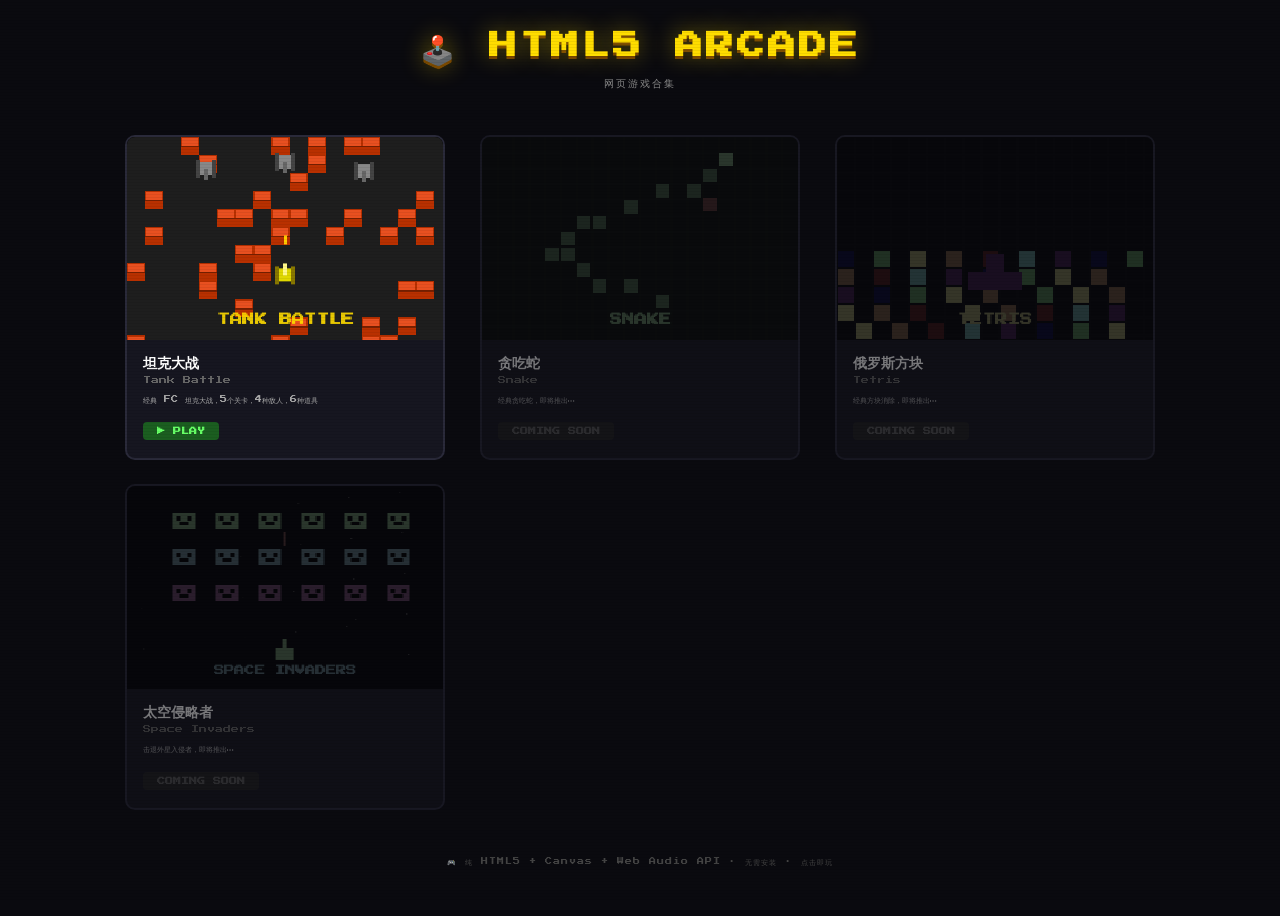
==== index.html @ fe20a465 "feat: add arcade homepage with animated game previews" ====
<!DOCTYPE html>
<html lang="zh-CN">
<head>
  <meta charset="UTF-8">
  <meta name="viewport" content="width=device-width, initial-scale=1.0">
  <title>🕹️ HTML5 Arcade | 网页游戏合集</title>
  <link rel="preconnect" href="https://fonts.googleapis.com">
  <link href="https://fonts.googleapis.com/css2?family=Press+Start+2P&display=swap" rel="stylesheet">
  <link rel="stylesheet" href="css/style.css">
</head>
<body>
  <div id="arcade">
    <!-- Header -->
    <header id="header">
      <h1 class="title">🕹️ HTML5 ARCADE</h1>
      <p class="subtitle">网页游戏合集</p>
    </header>

    <!-- Game grid -->
    <main id="games">
      <!-- Tank Battle -->
      <a href="tank-battle/index.html" class="card" id="card-tank">
        <canvas id="preview-tank" width="280" height="180"></canvas>
        <div class="card-info">
          <h2>坦克大战</h2>
          <p class="card-en">Tank Battle</p>
          <p class="card-desc">经典 FC 坦克大战，5个关卡，4种敌人，6种道具</p>
          <span class="tag play">▶ PLAY</span>
        </div>
      </a>

      <!-- Snake (placeholder) -->
      <div class="card coming-soon">
        <canvas id="preview-snake" width="280" height="180"></canvas>
        <div class="card-info">
          <h2>贪吃蛇</h2>
          <p class="card-en">Snake</p>
          <p class="card-desc">经典贪吃蛇，即将推出…</p>
          <span class="tag soon">COMING SOON</span>
        </div>
      </div>

      <!-- Tetris (placeholder) -->
      <div class="card coming-soon">
        <canvas id="preview-tetris" width="280" height="180"></canvas>
        <div class="card-info">
          <h2>俄罗斯方块</h2>
          <p class="card-en">Tetris</p>
          <p class="card-desc">经典方块消除，即将推出…</p>
          <span class="tag soon">COMING SOON</span>
        </div>
      </div>

      <!-- Space Invaders (placeholder) -->
      <div class="card coming-soon">
        <canvas id="preview-invaders" width="280" height="180"></canvas>
        <div class="card-info">
          <h2>太空侵略者</h2>
          <p class="card-en">Space Invaders</p>
          <p class="card-desc">击退外星入侵者，即将推出…</p>
          <span class="tag soon">COMING SOON</span>
        </div>
      </div>
    </main>

    <footer id="footer">
      <p>🎮 纯 HTML5 + Canvas + Web Audio API · 无需安装 · 点击即玩</p>
    </footer>
  </div>

  <script src="js/home.js"></script>
</body>
</html>
---- css/style.css ----
/* ── Reset ─────────────────────────────────────────────────────────────────── */
* { margin: 0; padding: 0; box-sizing: border-box; }

body {
  background: #0a0a0f;
  color: #eee;
  font-family: 'Press Start 2P', monospace;
  min-height: 100vh;
  overflow-x: hidden;
}

/* ── Arcade container ──────────────────────────────────────────────────────── */
#arcade {
  max-width: 1080px;
  margin: 0 auto;
  padding: 32px 20px 48px;
}

/* ── Header ────────────────────────────────────────────────────────────────── */
#header {
  text-align: center;
  margin-bottom: 44px;
}

#header .title {
  font-size: 28px;
  color: #ffdd00;
  text-shadow: 0 0 24px rgba(255,220,0,0.45), 0 3px 0 #6a3800;
  letter-spacing: 3px;
  margin-bottom: 10px;
}

#header .subtitle {
  font-size: 10px;
  color: #888;
  letter-spacing: 2px;
}

/* ── Game grid ─────────────────────────────────────────────────────────────── */
#games {
  display: grid;
  grid-template-columns: repeat(auto-fill, minmax(280px, 1fr));
  gap: 24px;
  justify-items: center;
}

/* ── Card ──────────────────────────────────────────────────────────────────── */
.card {
  display: block;
  width: 100%;
  max-width: 320px;
  background: #161620;
  border: 2px solid #2a2a3a;
  border-radius: 10px;
  overflow: hidden;
  cursor: pointer;
  transition: transform 0.22s, border-color 0.22s, box-shadow 0.22s;
  text-decoration: none;
  color: inherit;
}

.card:hover {
  transform: translateY(-6px) scale(1.02);
  border-color: #ffdd00;
  box-shadow: 0 8px 36px rgba(255,220,0,0.18), 0 0 0 1px #ffdd00;
}

.card canvas {
  display: block;
  width: 100%;
  height: auto;
  background: #000;
  image-rendering: pixelated;
  image-rendering: crisp-edges;
}

.card-info {
  padding: 14px 16px 18px;
}

.card-info h2 {
  font-size: 14px;
  color: #fff;
  margin-bottom: 3px;
}

.card-en {
  font-size: 8px;
  color: #666;
  margin-bottom: 10px;
}

.card-desc {
  font-size: 7px;
  color: #aaa;
  line-height: 1.6;
  margin-bottom: 14px;
}

.tag {
  display: inline-block;
  font-size: 8px;
  padding: 5px 14px;
  border-radius: 4px;
  font-weight: bold;
}

.tag.play {
  background: #1b5e20;
  color: #66ff66;
  animation: pulse 1.4s ease-in-out infinite;
}

.tag.soon {
  background: #222;
  color: #555;
}

/* coming-soon: grey out */
.card.coming-soon {
  opacity: 0.45;
  cursor: default;
  pointer-events: none;
}
.card.coming-soon canvas {
  filter: grayscale(0.7) brightness(0.5);
}

/* ── Footer ────────────────────────────────────────────────────────────────── */
#footer {
  text-align: center;
  margin-top: 48px;
  font-size: 7px;
  color: #444;
  letter-spacing: 1px;
}

/* ── Animations ────────────────────────────────────────────────────────────── */
@keyframes pulse {
  0%, 100% { opacity: 1; }
  50%      { opacity: 0.5; }
}

/* ── Scanline overlay (subtle CRT feel) ────────────────────────────────────── */
body::after {
  content: '';
  position: fixed;
  inset: 0;
  background: repeating-linear-gradient(
    0deg,
    rgba(0,0,0,0.06) 0px,
    rgba(0,0,0,0.06) 1px,
    transparent 1px,
    transparent 3px
  );
  pointer-events: none;
  z-index: 9999;
}
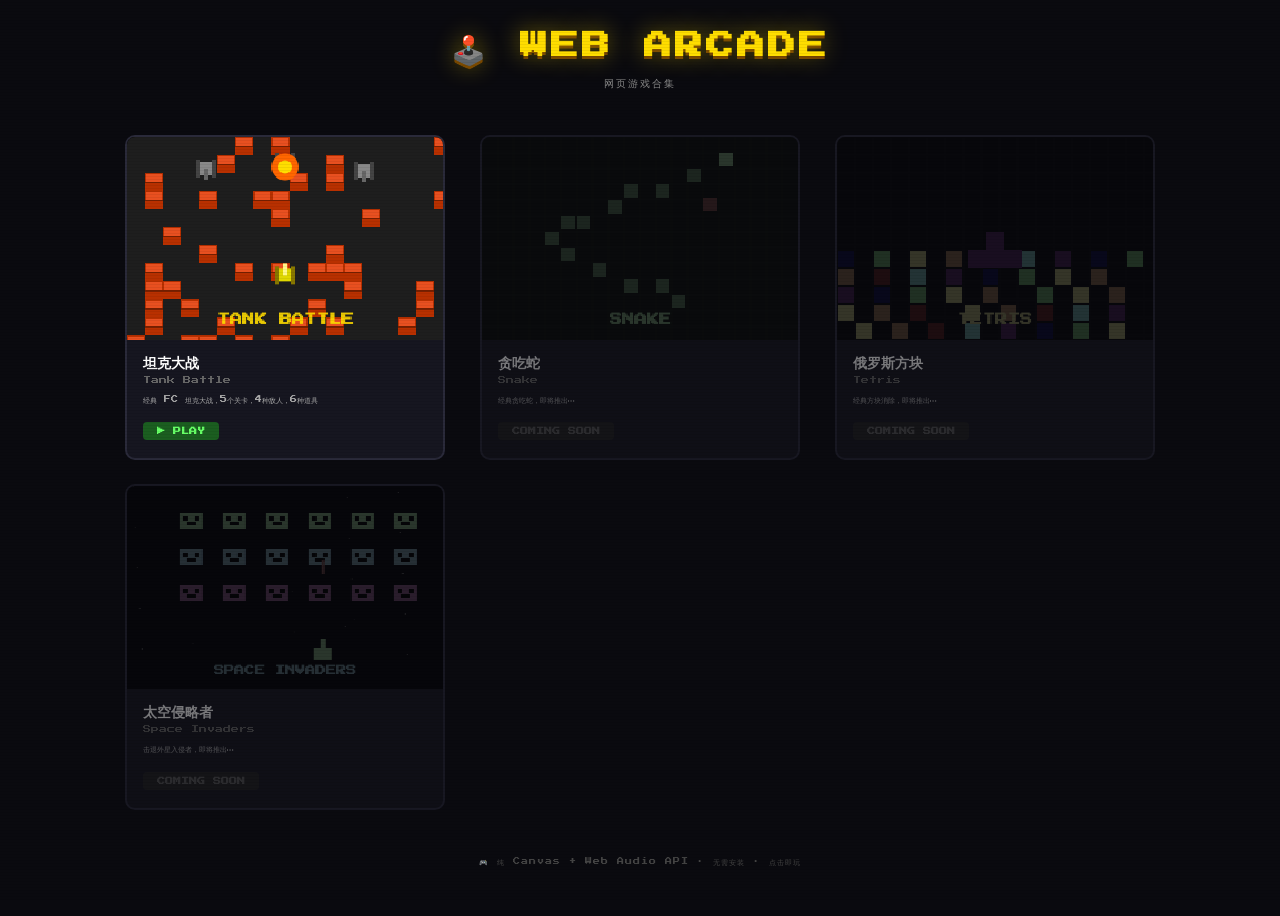
==== commit a3fb2be4: "refactor: rebrand from HTML5 Arcade to Web Arcade" ====
--- a/index.html
+++ b/index.html
@@ -3,7 +3,7 @@
 <head>
   <meta charset="UTF-8">
   <meta name="viewport" content="width=device-width, initial-scale=1.0">
-  <title>🕹️ HTML5 Arcade | 网页游戏合集</title>
+  <title>🕹️ Web Arcade | 网页游戏合集</title>
   <link rel="preconnect" href="https://fonts.googleapis.com">
   <link href="https://fonts.googleapis.com/css2?family=Press+Start+2P&display=swap" rel="stylesheet">
   <link rel="stylesheet" href="css/style.css">
@@ -12,7 +12,7 @@
   <div id="arcade">
     <!-- Header -->
     <header id="header">
-      <h1 class="title">🕹️ HTML5 ARCADE</h1>
+      <h1 class="title">🕹️ WEB ARCADE</h1>
       <p class="subtitle">网页游戏合集</p>
     </header>
 
@@ -64,7 +64,7 @@
     </main>
 
     <footer id="footer">
-      <p>🎮 纯 HTML5 + Canvas + Web Audio API · 无需安装 · 点击即玩</p>
+      <p>🎮 纯 Canvas + Web Audio API · 无需安装 · 点击即玩</p>
     </footer>
   </div>
 
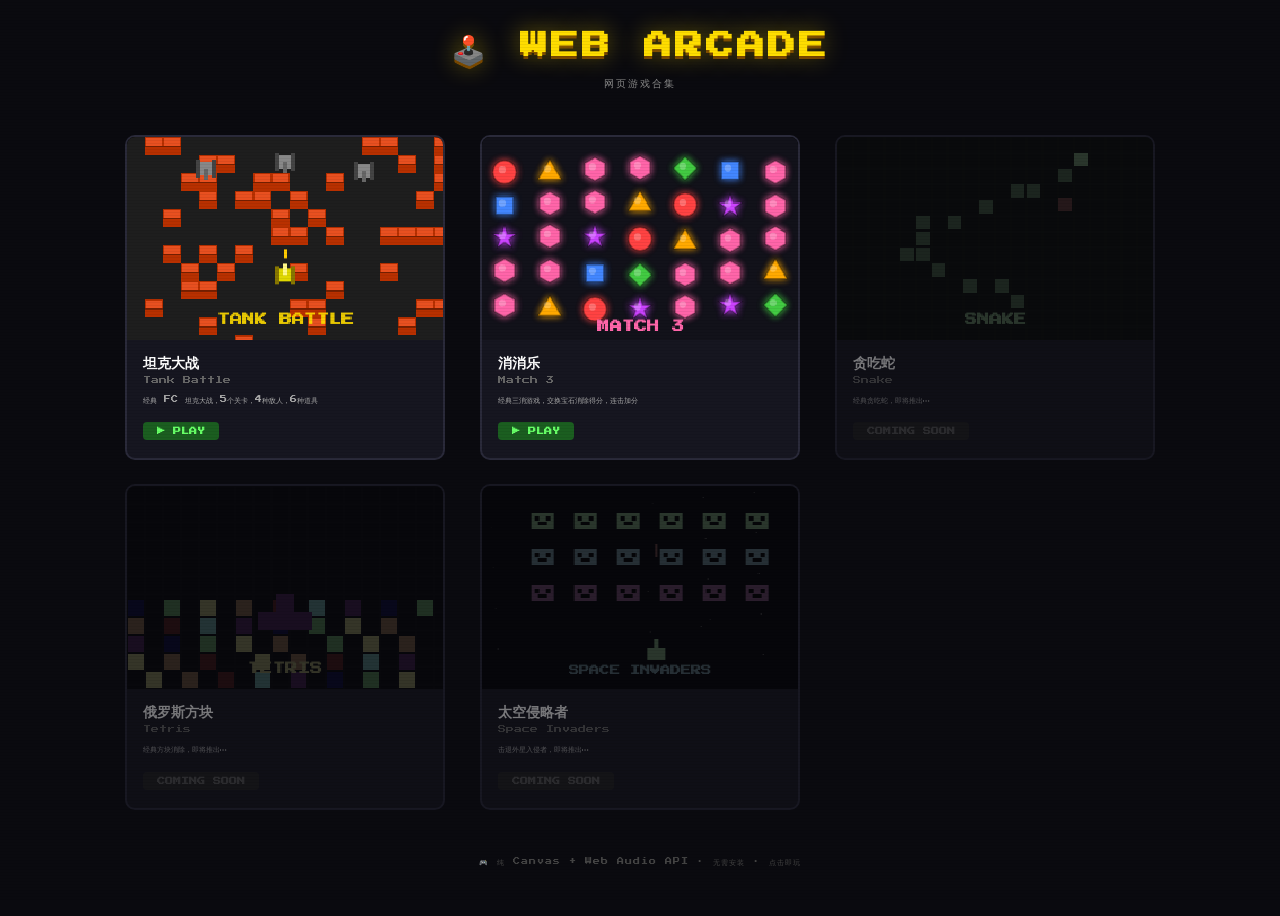
==== commit 3183944d: "feat: add match-3 game (消消乐)" ====
--- a/index.html
+++ b/index.html
@@ -25,6 +25,17 @@
           <h2>坦克大战</h2>
           <p class="card-en">Tank Battle</p>
           <p class="card-desc">经典 FC 坦克大战，5个关卡，4种敌人，6种道具</p>
+          <span class="tag play">▶ PLAY</span>
+        </div>
+      </a>
+
+      <!-- Match 3 -->
+      <a href="match3/index.html" class="card" id="card-match3">
+        <canvas id="preview-match3" width="280" height="180"></canvas>
+        <div class="card-info">
+          <h2>消消乐</h2>
+          <p class="card-en">Match 3</p>
+          <p class="card-desc">经典三消游戏，交换宝石消除得分，连击加分</p>
           <span class="tag play">▶ PLAY</span>
         </div>
       </a>
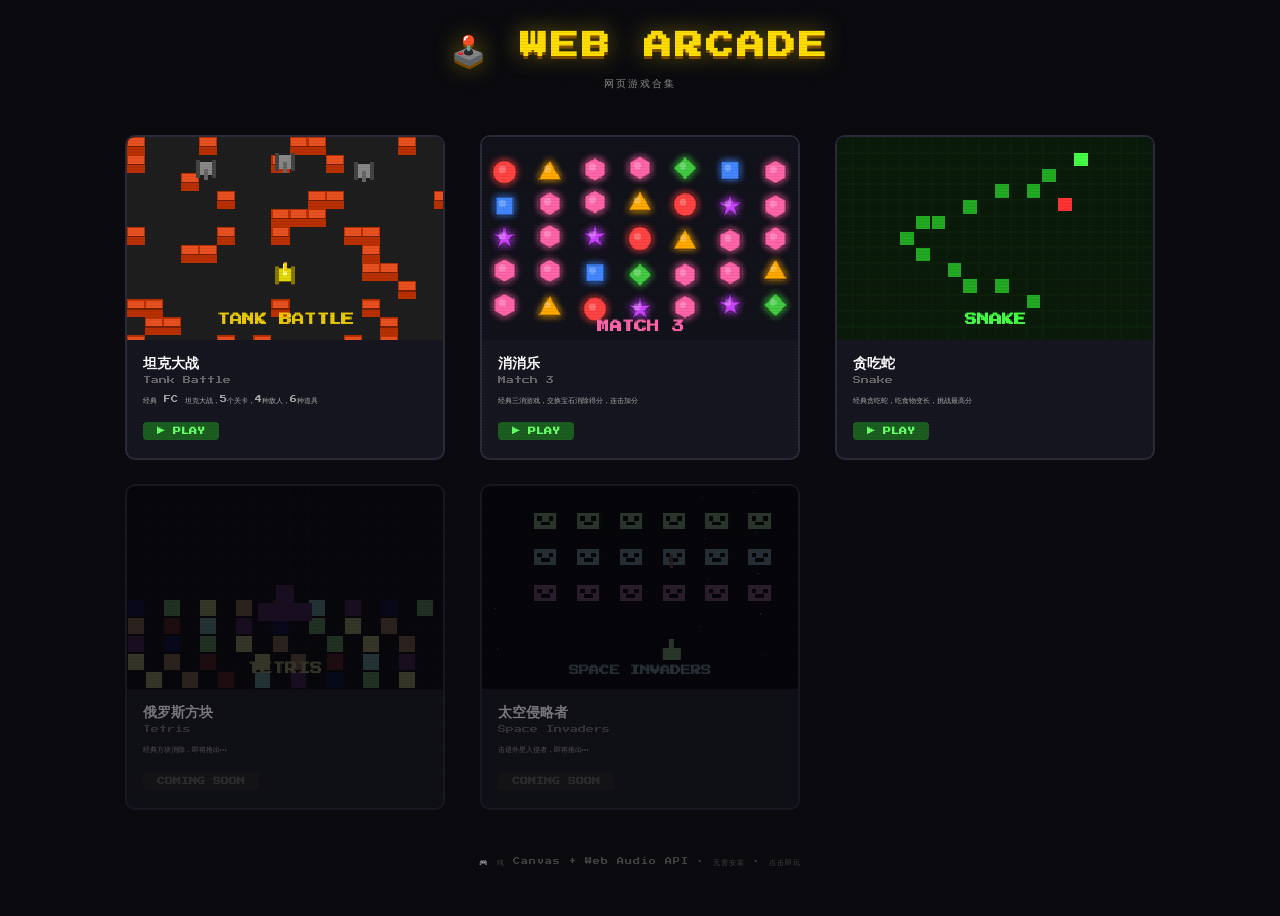
==== commit 45df4285: "feat: add snake game (贪吃蛇)" ====
--- a/index.html
+++ b/index.html
@@ -40,16 +40,16 @@
         </div>
       </a>
 
-      <!-- Snake (placeholder) -->
-      <div class="card coming-soon">
+      <!-- Snake -->
+      <a href="snake/index.html" class="card" id="card-snake">
         <canvas id="preview-snake" width="280" height="180"></canvas>
         <div class="card-info">
           <h2>贪吃蛇</h2>
           <p class="card-en">Snake</p>
-          <p class="card-desc">经典贪吃蛇，即将推出…</p>
-          <span class="tag soon">COMING SOON</span>
+          <p class="card-desc">经典贪吃蛇，吃食物变长，挑战最高分</p>
+          <span class="tag play">▶ PLAY</span>
         </div>
-      </div>
+      </a>
 
       <!-- Tetris (placeholder) -->
       <div class="card coming-soon">
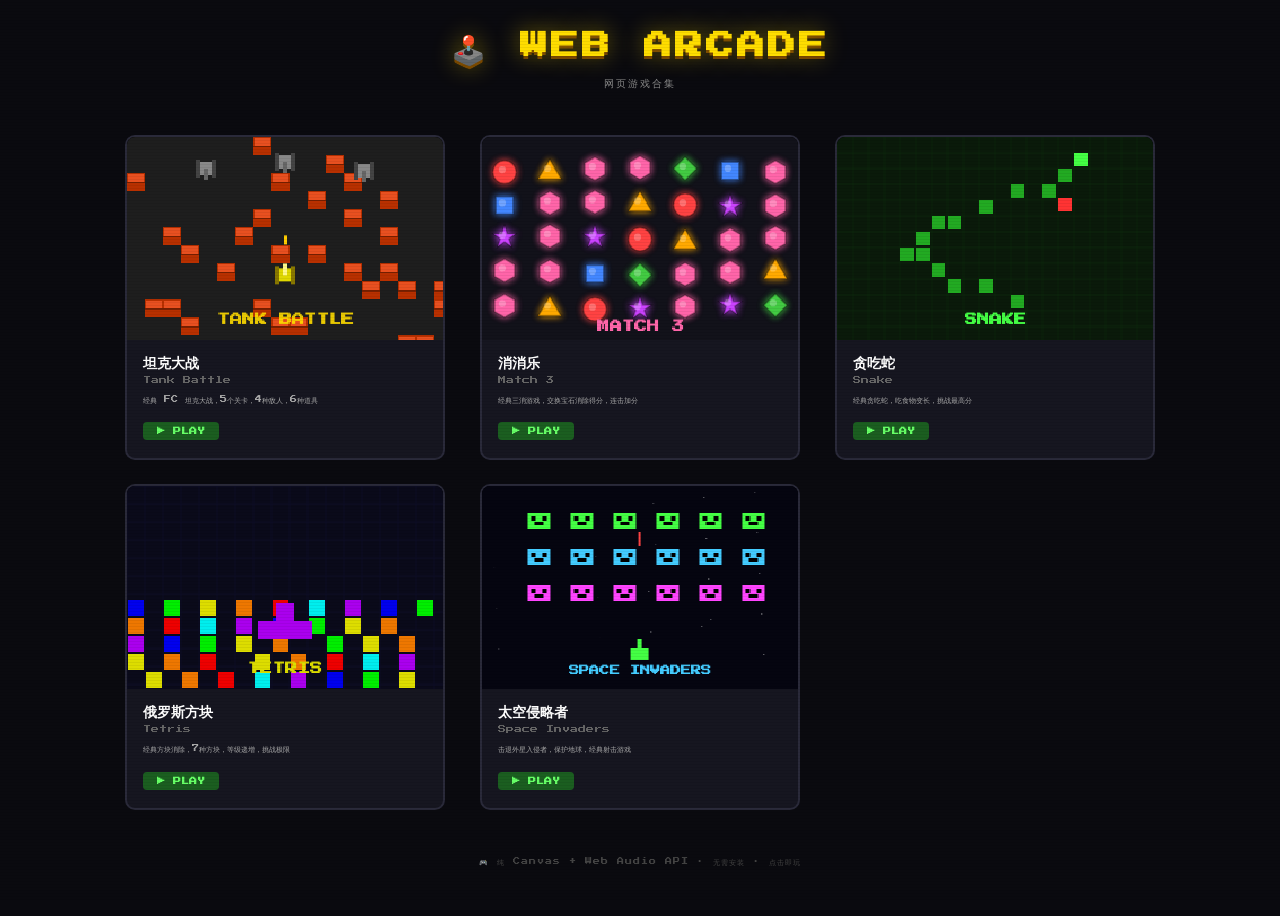
==== commit 4d9f18ed: "feat: add Tetris and Space Invaders games - Add complete Tetris game with SRS rotation, wall kicks, " ====
--- a/index.html
+++ b/index.html
@@ -51,27 +51,27 @@
         </div>
       </a>
 
-      <!-- Tetris (placeholder) -->
-      <div class="card coming-soon">
+      <!-- Tetris -->
+      <a href="tetris/index.html" class="card" id="card-tetris">
         <canvas id="preview-tetris" width="280" height="180"></canvas>
         <div class="card-info">
           <h2>俄罗斯方块</h2>
           <p class="card-en">Tetris</p>
-          <p class="card-desc">经典方块消除，即将推出…</p>
-          <span class="tag soon">COMING SOON</span>
+          <p class="card-desc">经典方块消除，7种方块，等级递增，挑战极限</p>
+          <span class="tag play">▶ PLAY</span>
         </div>
-      </div>
+      </a>
 
-      <!-- Space Invaders (placeholder) -->
-      <div class="card coming-soon">
+      <!-- Space Invaders -->
+      <a href="invaders/index.html" class="card" id="card-invaders">
         <canvas id="preview-invaders" width="280" height="180"></canvas>
         <div class="card-info">
           <h2>太空侵略者</h2>
           <p class="card-en">Space Invaders</p>
-          <p class="card-desc">击退外星入侵者，即将推出…</p>
-          <span class="tag soon">COMING SOON</span>
+          <p class="card-desc">击退外星入侵者，保护地球，经典射击游戏</p>
+          <span class="tag play">▶ PLAY</span>
         </div>
-      </div>
+      </a>
     </main>
 
     <footer id="footer">
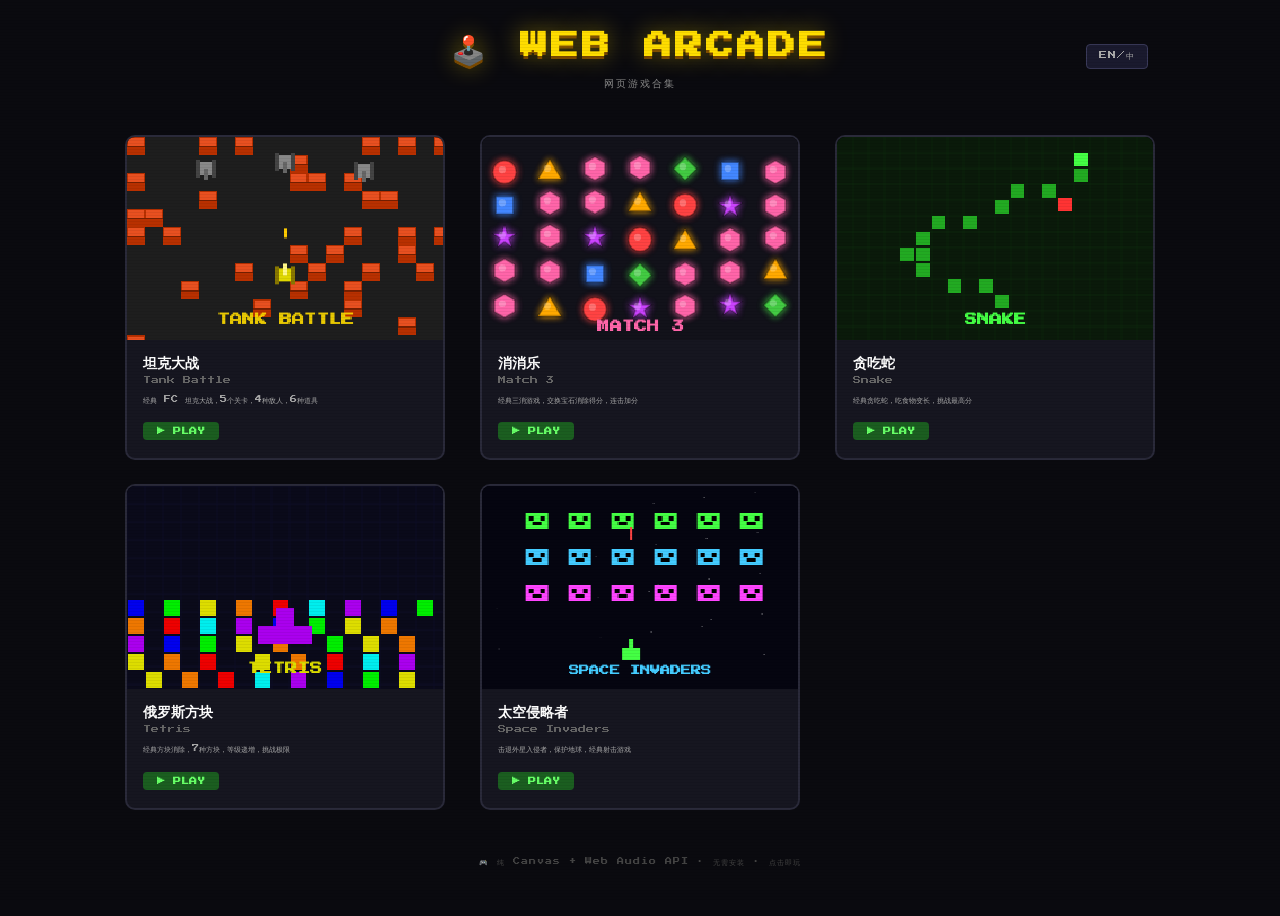
==== commit 06ccda4a: "feat: add Chinese/English language toggle - Add language toggle button in header (default: Chinese) " ====
--- a/index.html
+++ b/index.html
@@ -13,7 +13,8 @@
     <!-- Header -->
     <header id="header">
       <h1 class="title">🕹️ WEB ARCADE</h1>
-      <p class="subtitle">网页游戏合集</p>
+      <p class="subtitle" data-zh="网页游戏合集" data-en="Web Game Collection">网页游戏合集</p>
+      <button id="langToggle" title="切换语言">中/EN</button>
     </header>
 
     <!-- Game grid -->
@@ -22,9 +23,9 @@
       <a href="tank-battle/index.html" class="card" id="card-tank">
         <canvas id="preview-tank" width="280" height="180"></canvas>
         <div class="card-info">
-          <h2>坦克大战</h2>
+          <h2 data-zh="坦克大战" data-en="Tank Battle">坦克大战</h2>
           <p class="card-en">Tank Battle</p>
-          <p class="card-desc">经典 FC 坦克大战，5个关卡，4种敌人，6种道具</p>
+          <p class="card-desc" data-zh="经典 FC 坦克大战，5个关卡，4种敌人，6种道具" data-en="Classic FC Tank Battle · 5 levels · 4 enemy types · 6 power-ups">经典 FC 坦克大战，5个关卡，4种敌人，6种道具</p>
           <span class="tag play">▶ PLAY</span>
         </div>
       </a>
@@ -33,9 +34,9 @@
       <a href="match3/index.html" class="card" id="card-match3">
         <canvas id="preview-match3" width="280" height="180"></canvas>
         <div class="card-info">
-          <h2>消消乐</h2>
+          <h2 data-zh="消消乐" data-en="Match 3">消消乐</h2>
           <p class="card-en">Match 3</p>
-          <p class="card-desc">经典三消游戏，交换宝石消除得分，连击加分</p>
+          <p class="card-desc" data-zh="经典三消游戏，交换宝石消除得分，连击加分" data-en="Classic match-3 · swap gems to score · combo bonus">经典三消游戏，交换宝石消除得分，连击加分</p>
           <span class="tag play">▶ PLAY</span>
         </div>
       </a>
@@ -44,9 +45,9 @@
       <a href="snake/index.html" class="card" id="card-snake">
         <canvas id="preview-snake" width="280" height="180"></canvas>
         <div class="card-info">
-          <h2>贪吃蛇</h2>
+          <h2 data-zh="贪吃蛇" data-en="Snake">贪吃蛇</h2>
           <p class="card-en">Snake</p>
-          <p class="card-desc">经典贪吃蛇，吃食物变长，挑战最高分</p>
+          <p class="card-desc" data-zh="经典贪吃蛇，吃食物变长，挑战最高分" data-en="Classic Snake · eat food to grow · beat the high score">经典贪吃蛇，吃食物变长，挑战最高分</p>
           <span class="tag play">▶ PLAY</span>
         </div>
       </a>
@@ -55,9 +56,9 @@
       <a href="tetris/index.html" class="card" id="card-tetris">
         <canvas id="preview-tetris" width="280" height="180"></canvas>
         <div class="card-info">
-          <h2>俄罗斯方块</h2>
+          <h2 data-zh="俄罗斯方块" data-en="Tetris">俄罗斯方块</h2>
           <p class="card-en">Tetris</p>
-          <p class="card-desc">经典方块消除，7种方块，等级递增，挑战极限</p>
+          <p class="card-desc" data-zh="经典方块消除，7种方块，等级递增，挑战极限" data-en="Classic block puzzle · 7 tetrominoes · level progression · push your limits">经典方块消除，7种方块，等级递增，挑战极限</p>
           <span class="tag play">▶ PLAY</span>
         </div>
       </a>
@@ -66,16 +67,16 @@
       <a href="invaders/index.html" class="card" id="card-invaders">
         <canvas id="preview-invaders" width="280" height="180"></canvas>
         <div class="card-info">
-          <h2>太空侵略者</h2>
+          <h2 data-zh="太空侵略者" data-en="Space Invaders">太空侵略者</h2>
           <p class="card-en">Space Invaders</p>
-          <p class="card-desc">击退外星入侵者，保护地球，经典射击游戏</p>
+          <p class="card-desc" data-zh="击退外星入侵者，保护地球，经典射击游戏" data-en="Defend Earth from alien invaders · classic arcade shooter">击退外星入侵者，保护地球，经典射击游戏</p>
           <span class="tag play">▶ PLAY</span>
         </div>
       </a>
     </main>
 
     <footer id="footer">
-      <p>🎮 纯 Canvas + Web Audio API · 无需安装 · 点击即玩</p>
+      <p data-zh="🎮 纯 Canvas + Web Audio API · 无需安装 · 点击即玩" data-en="🎮 Pure Canvas + Web Audio API · No Install · Click to Play">🎮 纯 Canvas + Web Audio API · 无需安装 · 点击即玩</p>
     </footer>
   </div>
 
--- a/css/style.css
+++ b/css/style.css
@@ -20,6 +20,7 @@
 #header {
   text-align: center;
   margin-bottom: 44px;
+  position: relative;
 }
 
 #header .title {
@@ -34,6 +35,27 @@
   font-size: 10px;
   color: #888;
   letter-spacing: 2px;
+}
+
+#langToggle {
+  position: absolute;
+  top: 12px;
+  right: 12px;
+  font-family: 'Press Start 2P', monospace;
+  font-size: 8px;
+  padding: 6px 12px;
+  background: #1a1a2e;
+  color: #aaa;
+  border: 1px solid #3a3a5a;
+  border-radius: 4px;
+  cursor: pointer;
+  transition: color 0.2s, border-color 0.2s;
+  letter-spacing: 1px;
+}
+
+#langToggle:hover {
+  color: #ffdd00;
+  border-color: #ffdd00;
 }
 
 /* ── Game grid ─────────────────────────────────────────────────────────────── */
@@ -88,6 +110,10 @@
   font-size: 8px;
   color: #666;
   margin-bottom: 10px;
+}
+
+html[lang="en"] .card-en {
+  display: none;
 }
 
 .card-desc {
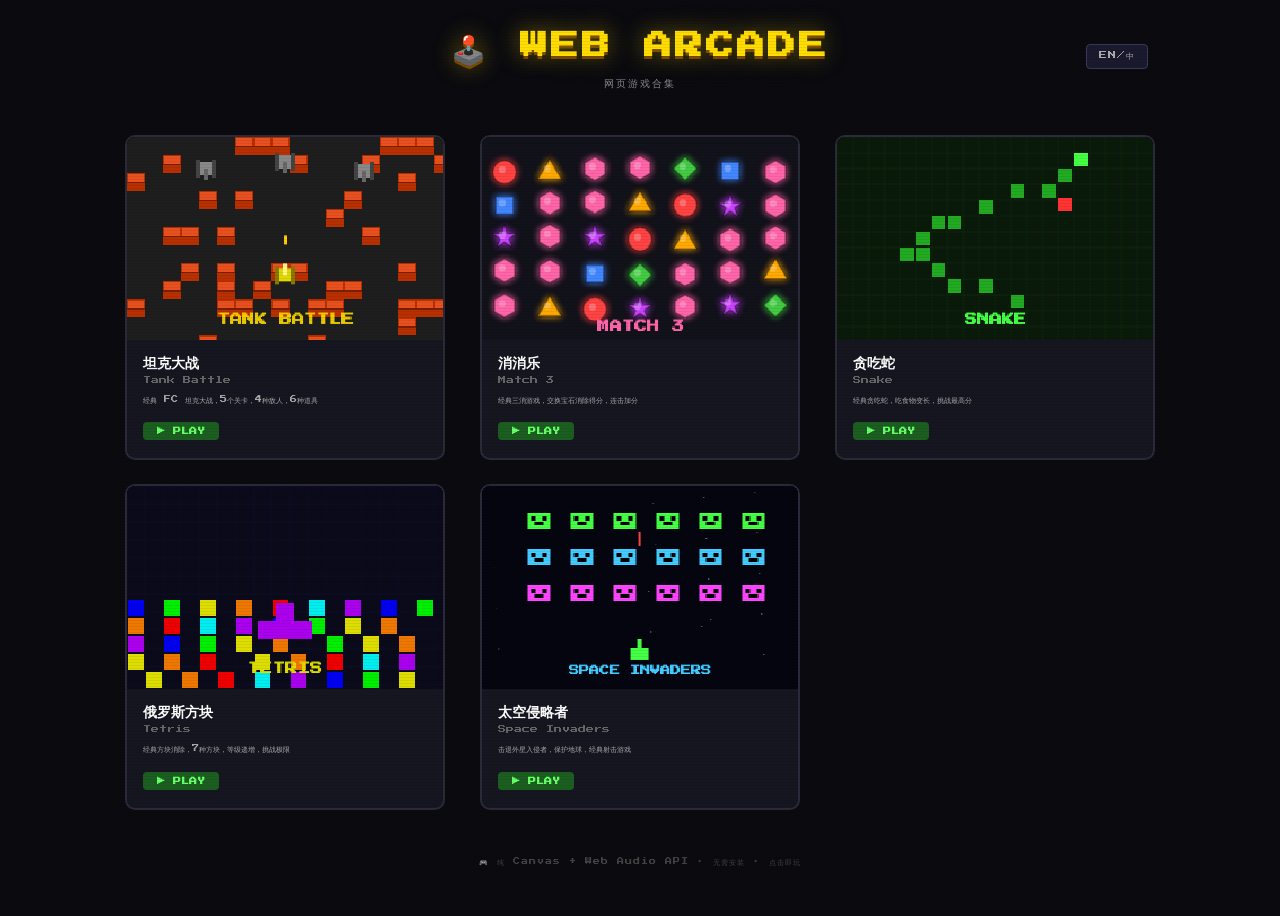
==== commit 546a194e: "feat: add Google AdSense script" ====
--- a/index.html
+++ b/index.html
@@ -7,6 +7,7 @@
   <link rel="preconnect" href="https://fonts.googleapis.com">
   <link href="https://fonts.googleapis.com/css2?family=Press+Start+2P&display=swap" rel="stylesheet">
   <link rel="stylesheet" href="css/style.css">
+  <script async src="https://pagead2.googlesyndication.com/pagead/js/adsbygoogle.js?client=ca-pub-6329205502545792" crossorigin="anonymous"></script>
 </head>
 <body>
   <div id="arcade">
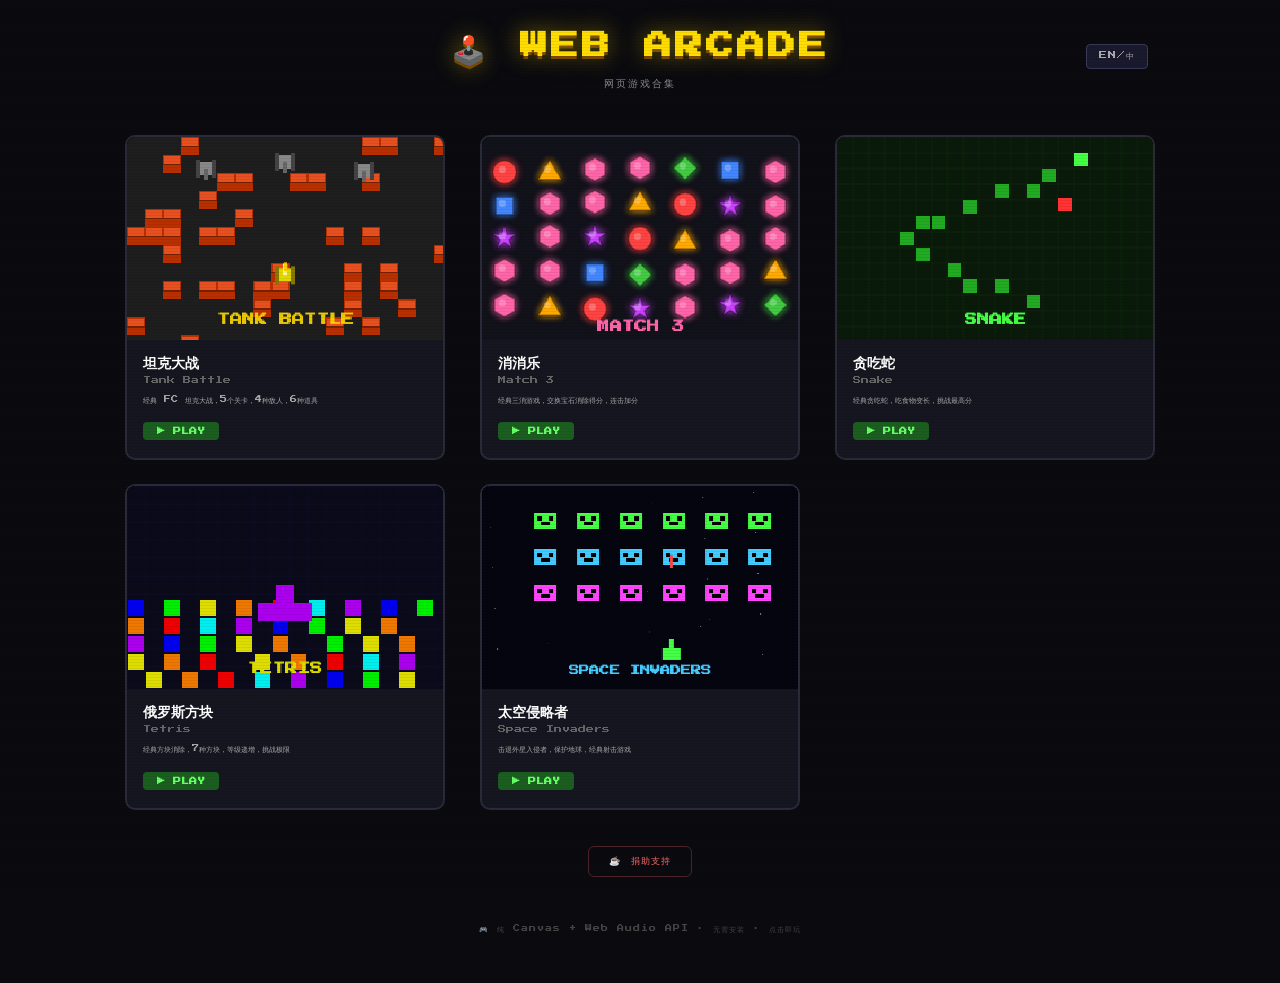
==== commit 20cfc22d: "feat: add donate section with WeChat and Alipay QR codes on hover" ====
--- a/index.html
+++ b/index.html
@@ -76,6 +76,25 @@
       </a>
     </main>
 
+    <!-- Donate -->
+    <div id="donate">
+      <div class="donate-trigger" data-zh="☕ 捐助支持" data-en="☕ Donate">☕ 捐助支持</div>
+      <div class="donate-popup">
+        <p class="donate-title" data-zh="如果这些游戏带给您一点乐趣，请我喝杯咖啡吧 ☕" data-en="If you enjoyed the games, buy me a coffee ☕">如果这些游戏带给您一点乐趣，请我喝杯咖啡吧 ☕</p>
+        <div class="qrcodes">
+          <div class="qr-item">
+            <img src="img/wechat.png" alt="WeChat Pay" class="qr-img">
+            <span class="qr-label">微信支付</span>
+          </div>
+          <div class="qr-item">
+            <img src="img/alipay.png" alt="Alipay" class="qr-img">
+            <span class="qr-label">支付宝</span>
+          </div>
+        </div>
+        <p class="donate-hint" data-zh="感谢您的支持 ❤️" data-en="Thank you for your support ❤️">感谢您的支持 ❤️</p>
+      </div>
+    </div>
+
     <footer id="footer">
       <p data-zh="🎮 纯 Canvas + Web Audio API · 无需安装 · 点击即玩" data-en="🎮 Pure Canvas + Web Audio API · No Install · Click to Play">🎮 纯 Canvas + Web Audio API · 无需安装 · 点击即玩</p>
     </footer>
--- a/css/style.css
+++ b/css/style.css
@@ -150,6 +150,113 @@
 }
 .card.coming-soon canvas {
   filter: grayscale(0.7) brightness(0.5);
+}
+
+/* ── Donate ────────────────────────────────────────────────────────────────── */
+#donate {
+  text-align: center;
+  margin-top: 36px;
+  position: relative;
+  display: inline-block;
+  width: 100%;
+}
+
+.donate-trigger {
+  display: inline-block;
+  font-family: 'Press Start 2P', monospace;
+  font-size: 9px;
+  color: #ff6b6b;
+  padding: 8px 20px;
+  border: 1px solid #ff6b6b44;
+  border-radius: 6px;
+  cursor: pointer;
+  transition: all 0.25s;
+  letter-spacing: 1px;
+}
+
+.donate-trigger:hover {
+  color: #ffdd00;
+  border-color: #ffdd00;
+  box-shadow: 0 0 16px rgba(255,220,0,0.2);
+  text-shadow: 0 0 8px rgba(255,220,0,0.4);
+}
+
+.donate-popup {
+  position: absolute;
+  bottom: calc(100% + 14px);
+  left: 50%;
+  transform: translateX(-50%) scale(0.9);
+  background: #1a1a2e;
+  border: 2px solid #ff6b6b55;
+  border-radius: 12px;
+  padding: 20px 24px 16px;
+  opacity: 0;
+  visibility: hidden;
+  transition: opacity 0.3s, transform 0.3s, visibility 0.3s;
+  z-index: 100;
+  box-shadow: 0 8px 32px rgba(0,0,0,0.5), 0 0 20px rgba(255,107,107,0.1);
+  pointer-events: none;
+}
+
+.donate-popup::after {
+  content: '';
+  position: absolute;
+  top: 100%;
+  left: 50%;
+  transform: translateX(-50%);
+  border: 8px solid transparent;
+  border-top-color: #ff6b6b55;
+}
+
+#donate:hover .donate-popup {
+  opacity: 1;
+  visibility: visible;
+  transform: translateX(-50%) scale(1);
+  pointer-events: auto;
+}
+
+.donate-title {
+  font-size: 8px;
+  color: #ffdd00;
+  margin-bottom: 16px;
+  text-align: center;
+  line-height: 1.8;
+  max-width: 320px;
+}
+
+.qrcodes {
+  display: flex;
+  gap: 20px;
+  justify-content: center;
+  margin-bottom: 12px;
+}
+
+.qr-item {
+  display: flex;
+  flex-direction: column;
+  align-items: center;
+  gap: 8px;
+}
+
+.qr-img {
+  width: 140px;
+  height: 140px;
+  border-radius: 8px;
+  background: #fff;
+  object-fit: cover;
+}
+
+.qr-label {
+  font-size: 8px;
+  color: #aaa;
+  letter-spacing: 1px;
+}
+
+.donate-hint {
+  font-size: 7px;
+  color: #ff6b6b;
+  text-align: center;
+  margin-top: 4px;
 }
 
 /* ── Footer ────────────────────────────────────────────────────────────────── */
